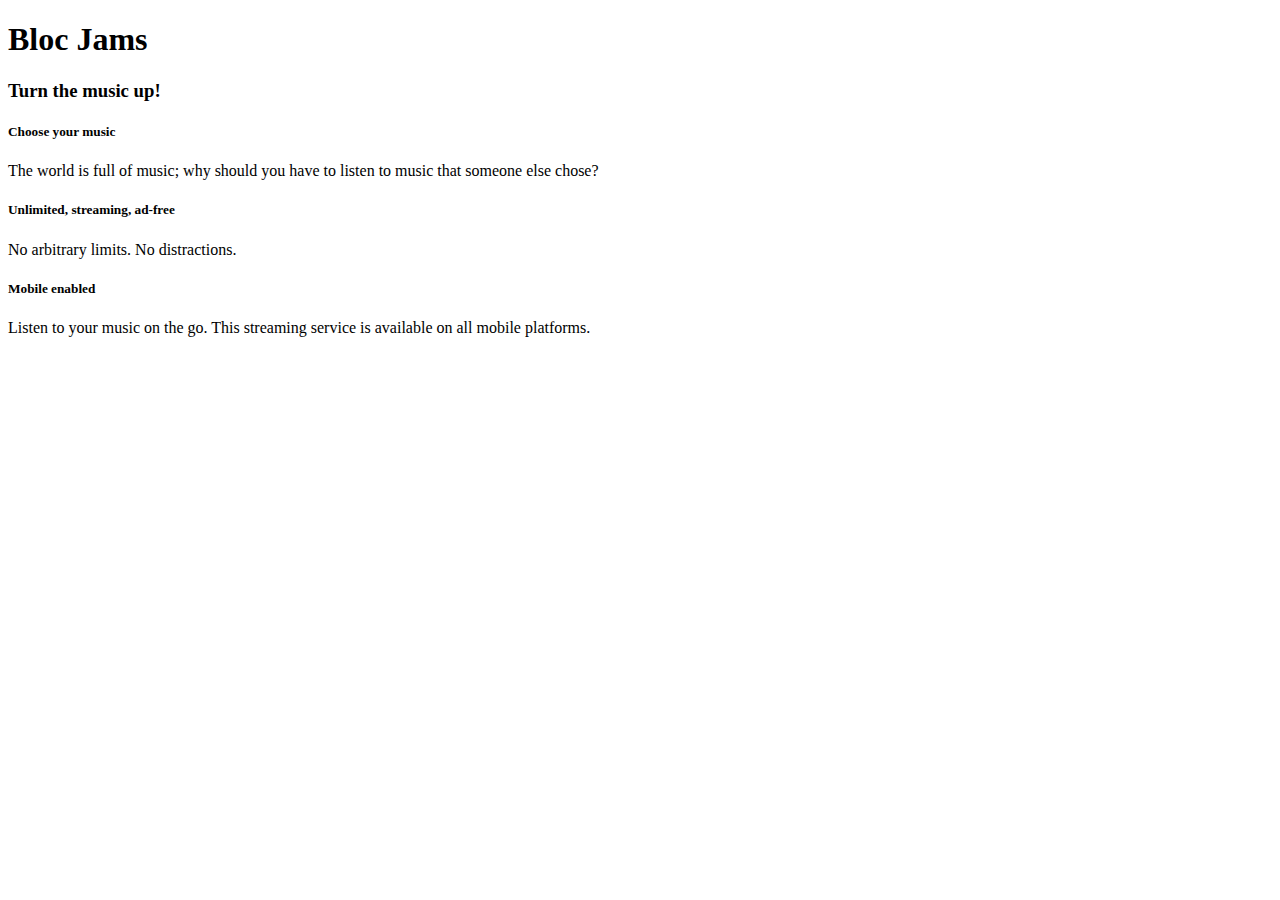
==== index.html @ 8a3a046c "checkpoint-6" ====
<!DOCTYPE html>
 <html>
     <head>
         <title>Bloc Jams</title>
     </head>
     
     <body>
         <nav><!-- navigation bar -->
         </nav>
         
         <section><!-- hero content -->
             <h1>Bloc Jams</h1>
             <h3>Turn the music up!</h3>
         </section>
         
     <section><!-- selling points content -->
             <div>
                 <h5>Choose your music</h5>
                 <p>The world is full of music; why should you have to listen to music that someone else chose?</p>
             </div>
             <div>
                 <h5>Unlimited, streaming, ad-free</h5>
                 <p>No arbitrary limits. No distractions.</p>
             </div>
             <div>
                 <h5>Mobile enabled</h5>
                 <p>Listen to your music on the go. This streaming service is available on all mobile platforms.</p>
             </div> 
         </section>
     </body>
     
 </html>
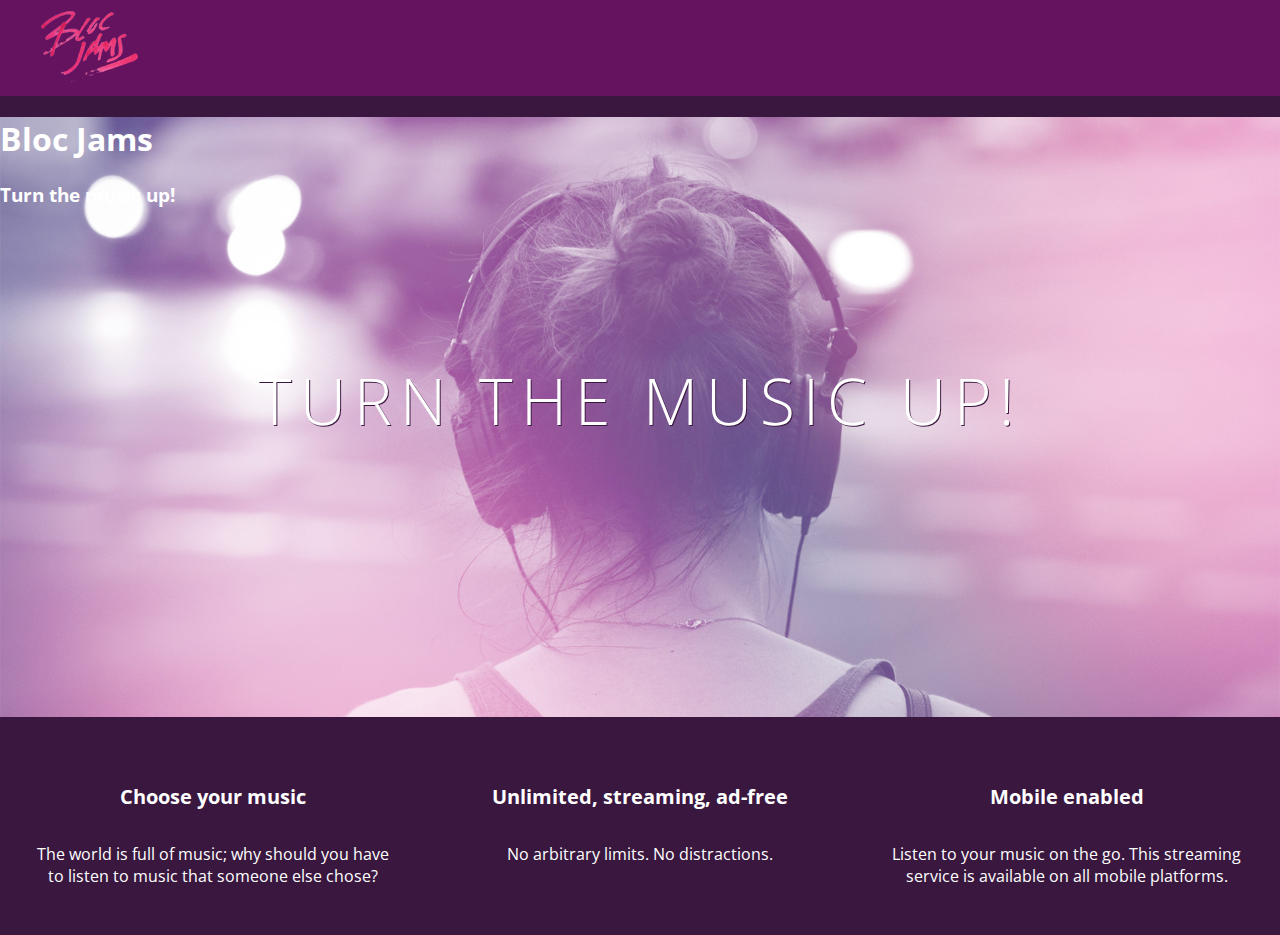
==== commit 65cda906: "Add checkpoint-7-html&css" ====
--- a/index.html
+++ b/index.html
@@ -2,31 +2,52 @@
  <html>
      <head>
          <title>Bloc Jams</title>
+         <link rel="stylesheet" type="text/css" href="http://fonts.googleapis.com/css?family=Open+Sans:400,800,600,700,300">
+         <link rel="stylesheet" type="text/css" href="http://code.ionicframework.com/ionicons/2.0.1/css/ionicons.min.css">
+         <link rel="stylesheet" type="text/css" href="styles/normalize.css">
+         <link rel="stylesheet" type="text/css" href="styles/main.css">
      </head>
+    
      
-     <body>
-         <nav><!-- navigation bar -->
+     <body class="landing">
+        
+         <nav class="navbar"> <!-- nav bar -->
+             <img src="assets/images/bloc_jams_logo.png" alt="bloc jams logo" class="logo">
          </nav>
+
          
-         <section><!-- hero content -->
+         <section> <!-- hero content -->
+         <section class="hero-content"> <!-- hero content -->
              <h1>Bloc Jams</h1>
              <h3>Turn the music up!</h3>
+             <h1 class="hero-title">Turn the music up!</h1>
          </section>
+        
          
-     <section><!-- selling points content -->
-             <div>
-                 <h5>Choose your music</h5>
-                 <p>The world is full of music; why should you have to listen to music that someone else chose?</p>
+     <section class="selling-points"> <!-- selling points -->
+             <div class="point">
+                 <span class="ion-music-note"></span>
+                 <h5 class="point-title">Choose your music</h5>
+                 <p class="point-description">The world is full of music; why should you have to listen to music that someone else chose?</p>
              </div>
-             <div>
-                 <h5>Unlimited, streaming, ad-free</h5>
-                 <p>No arbitrary limits. No distractions.</p>
+             <div class="point">
+                 <span class="ion-radio-waves"></span>
+                 <h5 class="point-title">Unlimited, streaming, ad-free</h5>
+                 <p class="point-description">No arbitrary limits. No distractions.</p>
              </div>
-             <div>
-                 <h5>Mobile enabled</h5>
-                 <p>Listen to your music on the go. This streaming service is available on all mobile platforms.</p>
-             </div> 
+             <div class="point">
+                 <span class="ion-iphone"></span>
+                 <h5 class="point-title">Mobile enabled</h5>
+                 <p class="point-description">Listen to your music on the go. This streaming service is available on all mobile platforms.</p>
+             </div>
+         
+         
+         
+         
+         
          </section>
+         </section>
+             
      </body>
      
  </html>--- a/styles/main.css
+++ b/styles/main.css
@@ -0,0 +1,77 @@
+html{
+     height: 100%; /* makes sure our HTML takes up 100% of the browser window */
+     font-size: 100%;
+ }
+ 
+ body {
+     font-family: 'Open Sans'; /* sets our font to the "Open Sans" typeface */
+     color: white;             /* sets the text color to white */
+     min-height: 100%;         /* says the height of the body must be, at minimum, 100% of the window */
+ }
+ 
+ body.landing {
+     background-color: rgb(58,23,63); /* sets the background color to an RGB value (see below) */
+ }
+body.landing {
+     background-color: rgb(58,23,63);
+ }
+ 
+ .navbar {
+     padding: 0.5rem;
+     background-color: rgb(101,18,95);
+ }
+ 
+ .navbar .logo {
+     position: relative; /* positioning will be explained in a resource */
+     left: 2rem;
+ }
+ .hero-content {
+     position: relative; /* positioning will be explained in a resource */
+     min-height: 600px;  /* hero content element must be _at least_ 600 pixels */
+     background-image: url(../assets/images/bloc_jams_bg.jpg);
+     background-repeat: no-repeat;
+     background-position: center center;
+     background-size: cover;
+ }
+.hero-content .hero-title {
+     position: absolute;             /* positioning will be explained in a resource */
+     top: 40%;                       /* positioning will be explained in a resource */
+     -webkit-transform: translateY(-50%);
+     -moz-transform: translateY(-50%);
+     -ms-transform: translateY(-50%);
+     transform: translateY(-50%);
+     width: 100%;                    /* makes sure the title inhabits the full width of its container */
+     text-align: center;             /* aligns text in the horizontal center of the element */
+     font-size: 4rem;                /* specifies the size of the font in root em units */
+     font-weight: 300;               /* makes the font thinner or lighter weight */
+     text-transform: uppercase;      /* transforms the text to be all uppercase lettering */
+     letter-spacing: 0.5rem;         /* puts 0.5 root ems worth of space between each letter */
+     text-shadow: 1px 1px 0px rgb(58,23,63); /* creates a shadow underneath the text for readability over the image */
+ }
+.selling-points {
+     position: relative;
+     display: table;
+     width: 100%;
+     -webkit-box-sizing: border-box;
+     -moz-box-sizing: border-box;
+     box-sizing: border-box; /* we'll explain this in a resource */
+ }
+ 
+ .point {
+     display: table-cell;
+     position: relative;
+     width: 33.3%;
+     padding: 2rem;
+     text-align: center;
+ }
+ 
+ .point .point-title {
+     font-size: 1.25rem;
+ }
+ 
+ .ion-music-note,
+ .ion-radio-waves,
+ .ion-iphone {
+     color: rgb(233,50,117);
+     font-size: 5rem;
+ }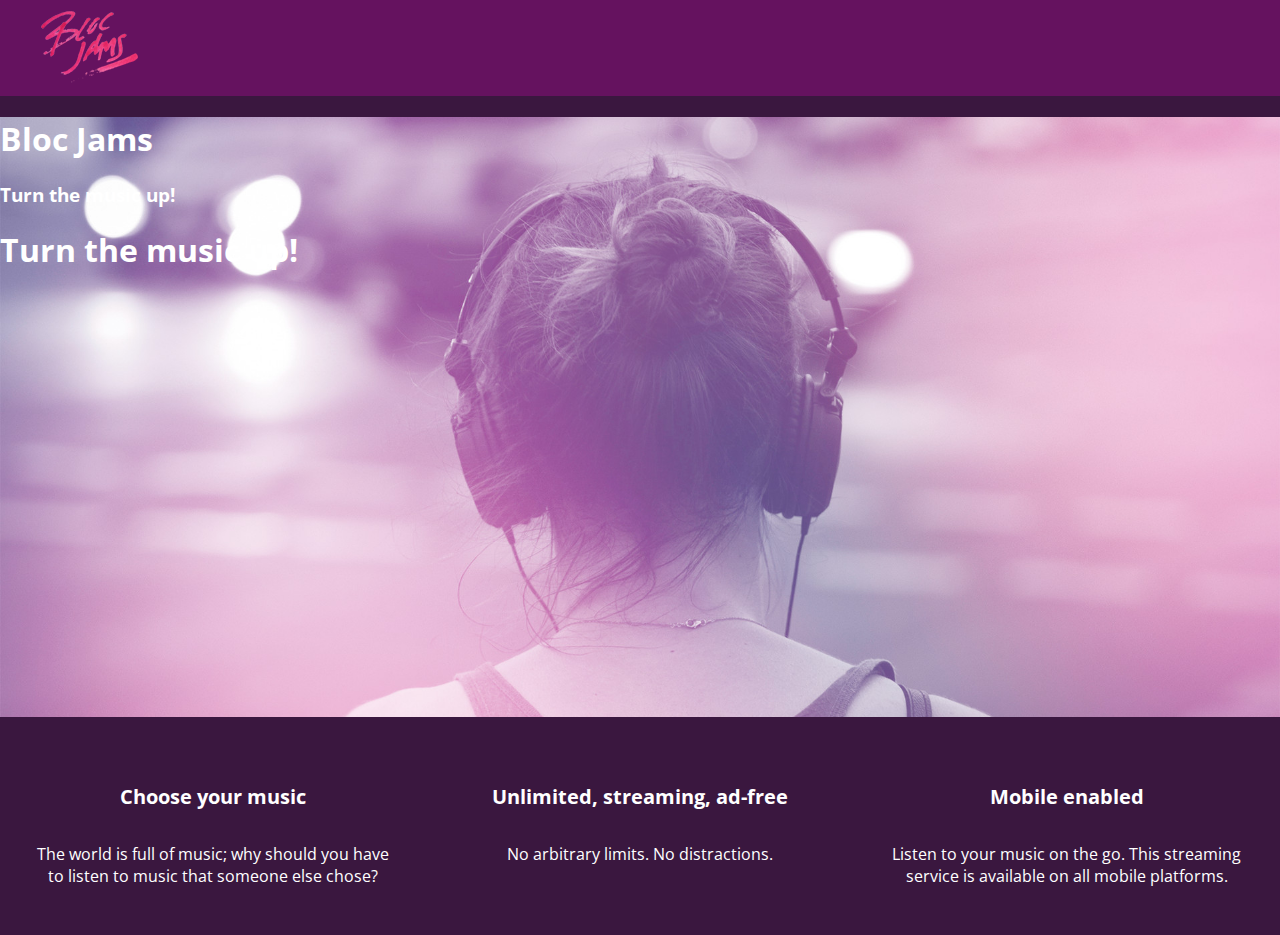
==== commit b1eccf10: "Add updated index.html" ====
--- a/index.html
+++ b/index.html
@@ -20,7 +20,7 @@
          <section class="hero-content"> <!-- hero content -->
              <h1>Bloc Jams</h1>
              <h3>Turn the music up!</h3>
-             <h1 class="hero-title">Turn the music up!</h1>
+             <h1 ="hero-title">Turn the music up!</h1>
          </section>
         
          
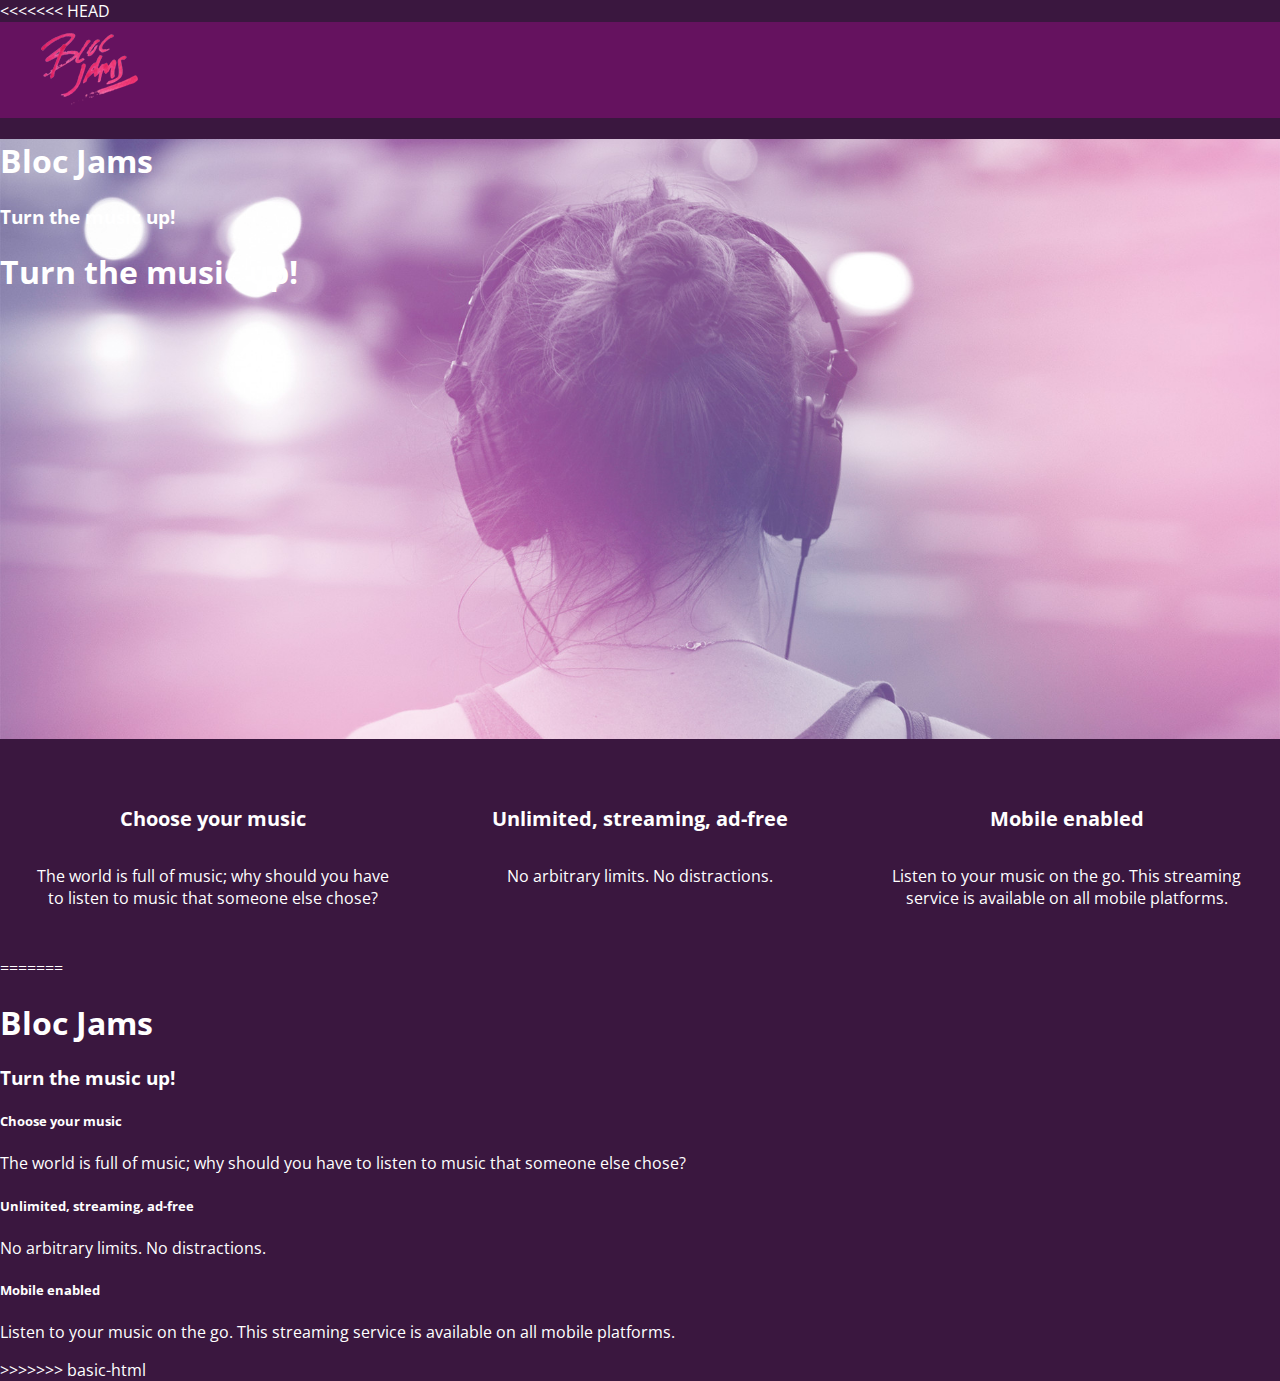
==== commit c4fa7aba: "Update index.html" ====
--- a/index.html
+++ b/index.html
@@ -2,6 +2,7 @@
  <html>
      <head>
          <title>Bloc Jams</title>
+<<<<<<< HEAD
          <link rel="stylesheet" type="text/css" href="http://fonts.googleapis.com/css?family=Open+Sans:400,800,600,700,300">
          <link rel="stylesheet" type="text/css" href="http://code.ionicframework.com/ionicons/2.0.1/css/ionicons.min.css">
          <link rel="stylesheet" type="text/css" href="styles/normalize.css">
@@ -48,6 +49,33 @@
          </section>
          </section>
              
+=======
+     </head>
+     
+     <body>
+         <nav><!-- navigation bar -->
+         </nav>
+         
+         <section><!-- hero content -->
+             <h1>Bloc Jams</h1>
+             <h3>Turn the music up!</h3>
+         </section>
+         
+     <section><!-- selling points content -->
+             <div>
+                 <h5>Choose your music</h5>
+                 <p>The world is full of music; why should you have to listen to music that someone else chose?</p>
+             </div>
+             <div>
+                 <h5>Unlimited, streaming, ad-free</h5>
+                 <p>No arbitrary limits. No distractions.</p>
+             </div>
+             <div>
+                 <h5>Mobile enabled</h5>
+                 <p>Listen to your music on the go. This streaming service is available on all mobile platforms.</p>
+             </div> 
+         </section>
+>>>>>>> basic-html
      </body>
      
  </html>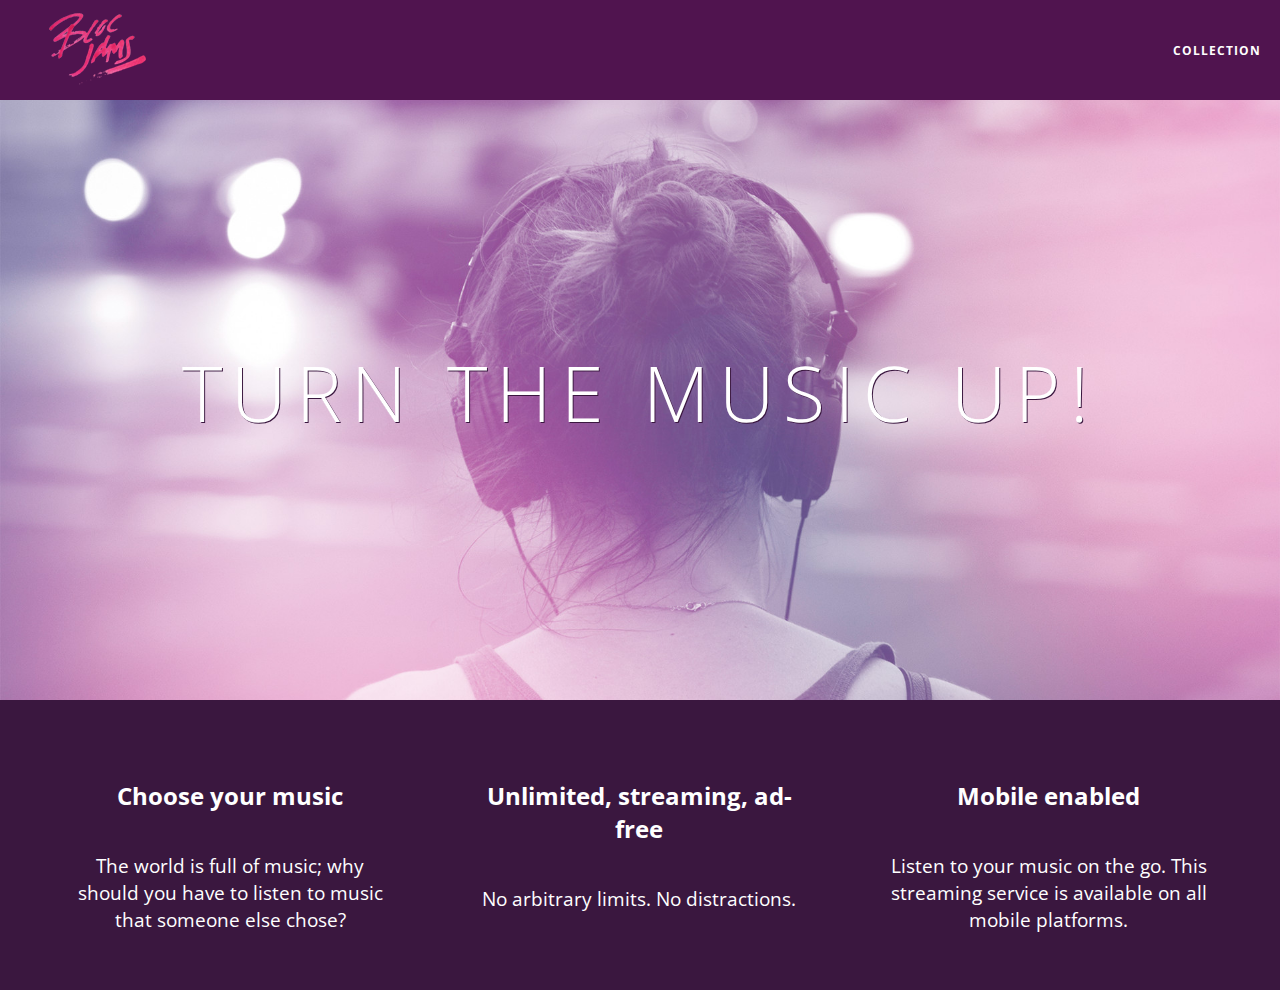
==== commit 196b6e84: "Add responsivness to page" ====
--- a/index.html
+++ b/index.html
@@ -1,81 +1,46 @@
+
 <!DOCTYPE html>
- <html>
-     <head>
-         <title>Bloc Jams</title>
-<<<<<<< HEAD
-         <link rel="stylesheet" type="text/css" href="http://fonts.googleapis.com/css?family=Open+Sans:400,800,600,700,300">
-         <link rel="stylesheet" type="text/css" href="http://code.ionicframework.com/ionicons/2.0.1/css/ionicons.min.css">
-         <link rel="stylesheet" type="text/css" href="styles/normalize.css">
-         <link rel="stylesheet" type="text/css" href="styles/main.css">
-     </head>
-    
-     
-     <body class="landing">
+<html>
+    <head>
+        <title>Bloc Jams</title>
+        <meta name="viewport" content="width=device-width, initial-scale=1">
+        <link rel="stylesheet" type="text/css" href="http://fonts.googleapis.com/css?family=Open+Sans:400,800,600,700,300">
+        <link rel="stylesheet" type="text/css" href="http://code.ionicframework.com/ionicons/2.0.1/css/ionicons.min.css">
+        <link rel="stylesheet" type="text/css" href="styles/normalize.css">
+        <link rel="stylesheet" type="text/css" href="styles/main.css">
+        <link rel="stylesheet" type="text/css" href="styles/landing.css">
+    </head>
+    <body class="landing">
+        <nav class="navbar">
+            <a href="index.html" class="logo">
+                <img src="assets/images/bloc_jams_logo.png" alt="bloc jams logo">
+            </a>
+            <div class="links-container">
+                <a href="collection.html" class="navbar-link">Collection</a>
+            </div>
+        </nav>
         
-         <nav class="navbar"> <!-- nav bar -->
-             <img src="assets/images/bloc_jams_logo.png" alt="bloc jams logo" class="logo">
-         </nav>
-
-         
-         <section> <!-- hero content -->
-         <section class="hero-content"> <!-- hero content -->
-             <h1>Bloc Jams</h1>
-             <h3>Turn the music up!</h3>
-             <h1 ="hero-title">Turn the music up!</h1>
-         </section>
+        <section class="hero-content">
+            <h1 class="hero-title">Turn the music up!</h1>
+        </section>
         
-         
-     <section class="selling-points"> <!-- selling points -->
-             <div class="point">
-                 <span class="ion-music-note"></span>
-                 <h5 class="point-title">Choose your music</h5>
-                 <p class="point-description">The world is full of music; why should you have to listen to music that someone else chose?</p>
-             </div>
-             <div class="point">
-                 <span class="ion-radio-waves"></span>
-                 <h5 class="point-title">Unlimited, streaming, ad-free</h5>
-                 <p class="point-description">No arbitrary limits. No distractions.</p>
-             </div>
-             <div class="point">
-                 <span class="ion-iphone"></span>
-                 <h5 class="point-title">Mobile enabled</h5>
-                 <p class="point-description">Listen to your music on the go. This streaming service is available on all mobile platforms.</p>
-             </div>
-         
-         
-         
-         
-         
-         </section>
-         </section>
-             
-=======
-     </head>
-     
-     <body>
-         <nav><!-- navigation bar -->
-         </nav>
-         
-         <section><!-- hero content -->
-             <h1>Bloc Jams</h1>
-             <h3>Turn the music up!</h3>
-         </section>
-         
-     <section><!-- selling points content -->
-             <div>
-                 <h5>Choose your music</h5>
-                 <p>The world is full of music; why should you have to listen to music that someone else chose?</p>
-             </div>
-             <div>
-                 <h5>Unlimited, streaming, ad-free</h5>
-                 <p>No arbitrary limits. No distractions.</p>
-             </div>
-             <div>
-                 <h5>Mobile enabled</h5>
-                 <p>Listen to your music on the go. This streaming service is available on all mobile platforms.</p>
-             </div> 
-         </section>
->>>>>>> basic-html
-     </body>
-     
- </html>+        <section class="selling-points container clearfix">
+            <div class="point column third">
+                <span class="ion-music-note"></span>
+                <h5 class="point-title">Choose your music</h5>
+                <p class="point-description">The world is full of music; why should you have to listen to music that someone else chose?</p>
+            </div>
+            <div class="point column third">
+                <span class="ion-radio-waves"></span>
+                <h5 class="point-title">Unlimited, streaming, ad-free</h5>
+                <p class="point-description">No arbitrary limits. No distractions.</p>
+            </div>
+            <div class="point column third">
+                <span class="ion-iphone"></span>
+                <h5 class="point-title">Mobile enabled</h5>
+                <p class="point-description">Listen to your music on the go. This streaming service is available on all mobile platforms.</p>
+            </div>
+        </section>
+        
+    </body>
+</html>
--- a/styles/main.css
+++ b/styles/main.css
@@ -1,77 +1,104 @@
-html{
-     height: 100%; /* makes sure our HTML takes up 100% of the browser window */
-     font-size: 100%;
- }
- 
- body {
-     font-family: 'Open Sans'; /* sets our font to the "Open Sans" typeface */
-     color: white;             /* sets the text color to white */
-     min-height: 100%;         /* says the height of the body must be, at minimum, 100% of the window */
- }
- 
- body.landing {
-     background-color: rgb(58,23,63); /* sets the background color to an RGB value (see below) */
- }
-body.landing {
-     background-color: rgb(58,23,63);
- }
- 
- .navbar {
-     padding: 0.5rem;
-     background-color: rgb(101,18,95);
- }
- 
- .navbar .logo {
-     position: relative; /* positioning will be explained in a resource */
-     left: 2rem;
- }
- .hero-content {
-     position: relative; /* positioning will be explained in a resource */
-     min-height: 600px;  /* hero content element must be _at least_ 600 pixels */
-     background-image: url(../assets/images/bloc_jams_bg.jpg);
-     background-repeat: no-repeat;
-     background-position: center center;
-     background-size: cover;
- }
-.hero-content .hero-title {
-     position: absolute;             /* positioning will be explained in a resource */
-     top: 40%;                       /* positioning will be explained in a resource */
-     -webkit-transform: translateY(-50%);
-     -moz-transform: translateY(-50%);
-     -ms-transform: translateY(-50%);
-     transform: translateY(-50%);
-     width: 100%;                    /* makes sure the title inhabits the full width of its container */
-     text-align: center;             /* aligns text in the horizontal center of the element */
-     font-size: 4rem;                /* specifies the size of the font in root em units */
-     font-weight: 300;               /* makes the font thinner or lighter weight */
-     text-transform: uppercase;      /* transforms the text to be all uppercase lettering */
-     letter-spacing: 0.5rem;         /* puts 0.5 root ems worth of space between each letter */
-     text-shadow: 1px 1px 0px rgb(58,23,63); /* creates a shadow underneath the text for readability over the image */
- }
-.selling-points {
-     position: relative;
-     display: table;
-     width: 100%;
-     -webkit-box-sizing: border-box;
-     -moz-box-sizing: border-box;
-     box-sizing: border-box; /* we'll explain this in a resource */
- }
- 
- .point {
-     display: table-cell;
-     position: relative;
-     width: 33.3%;
-     padding: 2rem;
-     text-align: center;
- }
- 
- .point .point-title {
-     font-size: 1.25rem;
- }
- 
- .ion-music-note,
- .ion-radio-waves,
- .ion-iphone {
-     color: rgb(233,50,117);
-     font-size: 5rem;
- }+*, *:before, *:after {
+    -moz-box-sizing: border-box;
+    -webkit-box-sizing: border-box;
+    box-sizing: border-box;
+}
+
+html {
+    height: 100%;
+}
+
+body {
+    font-family: 'Open Sans';
+    color: white;
+    min-height: 100%;
+}
+
+.navbar {
+    position: relative;
+    padding: 0.5rem;
+    background-color: rgba(101,18,95,0.5);
+    z-index: 1;
+}
+
+.navbar .logo {
+    position: relative;
+    left: 2rem;
+    cursor: pointer;
+}
+
+.navbar .links-container {
+    display: table;
+    position: absolute;
+    top: 0;
+    right: 0;
+    height: 100px;
+    color: white;
+    text-decoration: none;
+}
+
+.links-container .navbar-link {
+    display: table-cell;
+    position: relative;
+    height: 100%;
+    padding-left: 1rem;
+    padding-right: 1rem;
+    vertical-align: middle;
+    color: white;
+    font-size: 0.625rem;
+    letter-spacing: 0.05rem;
+    font-weight: 700;
+    text-transform: uppercase;
+    text-decoration: none;
+    cursor: pointer;
+}
+
+.links-container .navbar-link:hover {
+    color: rgb(233,50,117);
+}
+
+.links-container .navbar-link:active {
+    background-color: white;
+}
+
+.container {
+    margin: 0 auto;
+    max-width: 64rem;
+}
+
+.container.narrow {
+    max-width: 56rem;
+}
+
+/* Medium and small screens (640px) */
+@media (min-width: 40rem) {
+    html { font-size: 112%; }
+    
+    .column {
+        float: left;
+        padding-left: 1rem;
+        padding-right: 1rem;
+    }
+    
+    .column.full { width: 100%; }
+    .column.two-thirds { width: 66.7%; }
+    .column.half { width: 50%; }
+    .column.third { width: 33.3%; }
+    .column.fourth { width: 25%; }
+    .column.flow-opposite { float: right; } 
+}
+
+/* Large screens (1024px) */
+@media (min-width: 64rem) {
+    html { font-size: 120%; }
+}
+
+.clearfix:before,
+.clearfix:after {
+    content: " ";
+    display: table;
+}
+
+.clearfix:after {
+    clear: both;
+}--- a/styles/landing.css
+++ b/styles/landing.css
@@ -0,0 +1,50 @@
+body.landing {
+    background-color: rgb(58,23,63);
+}
+
+.hero-content {
+    position: relative;
+    min-height: 600px;
+    background-image: url(../assets/images/bloc_jams_bg.jpg);
+    background-repeat: no-repeat;
+    background-position: center center;
+    background-size: cover;
+}
+
+.hero-content .hero-title {
+    position: absolute;
+    top: 40%;
+    -webkit-transform: translateY(-50%);
+    -moz-transform: translateY(-50%);
+    transform: translateY(-50%);
+    width: 100%;
+    text-align: center;
+    font-size: 4rem;
+    font-weight: 300;
+    text-transform: uppercase;
+    letter-spacing: 0.5rem;
+    text-shadow: 1px 1px 0px rgb(58,23,63);
+}
+
+.selling-points {
+     position: relative;
+}
+ 
+ .point {
+   
+     position: relative;
+     
+     padding: 2rem;
+     text-align: center;
+ }
+ 
+ .point .point-title {
+     font-size: 1.25rem;
+ }
+ 
+ .ion-music-note,
+ .ion-radio-waves,
+ .ion-iphone {
+     color: rgb(233,50,117);
+     font-size: 5rem;
+ }